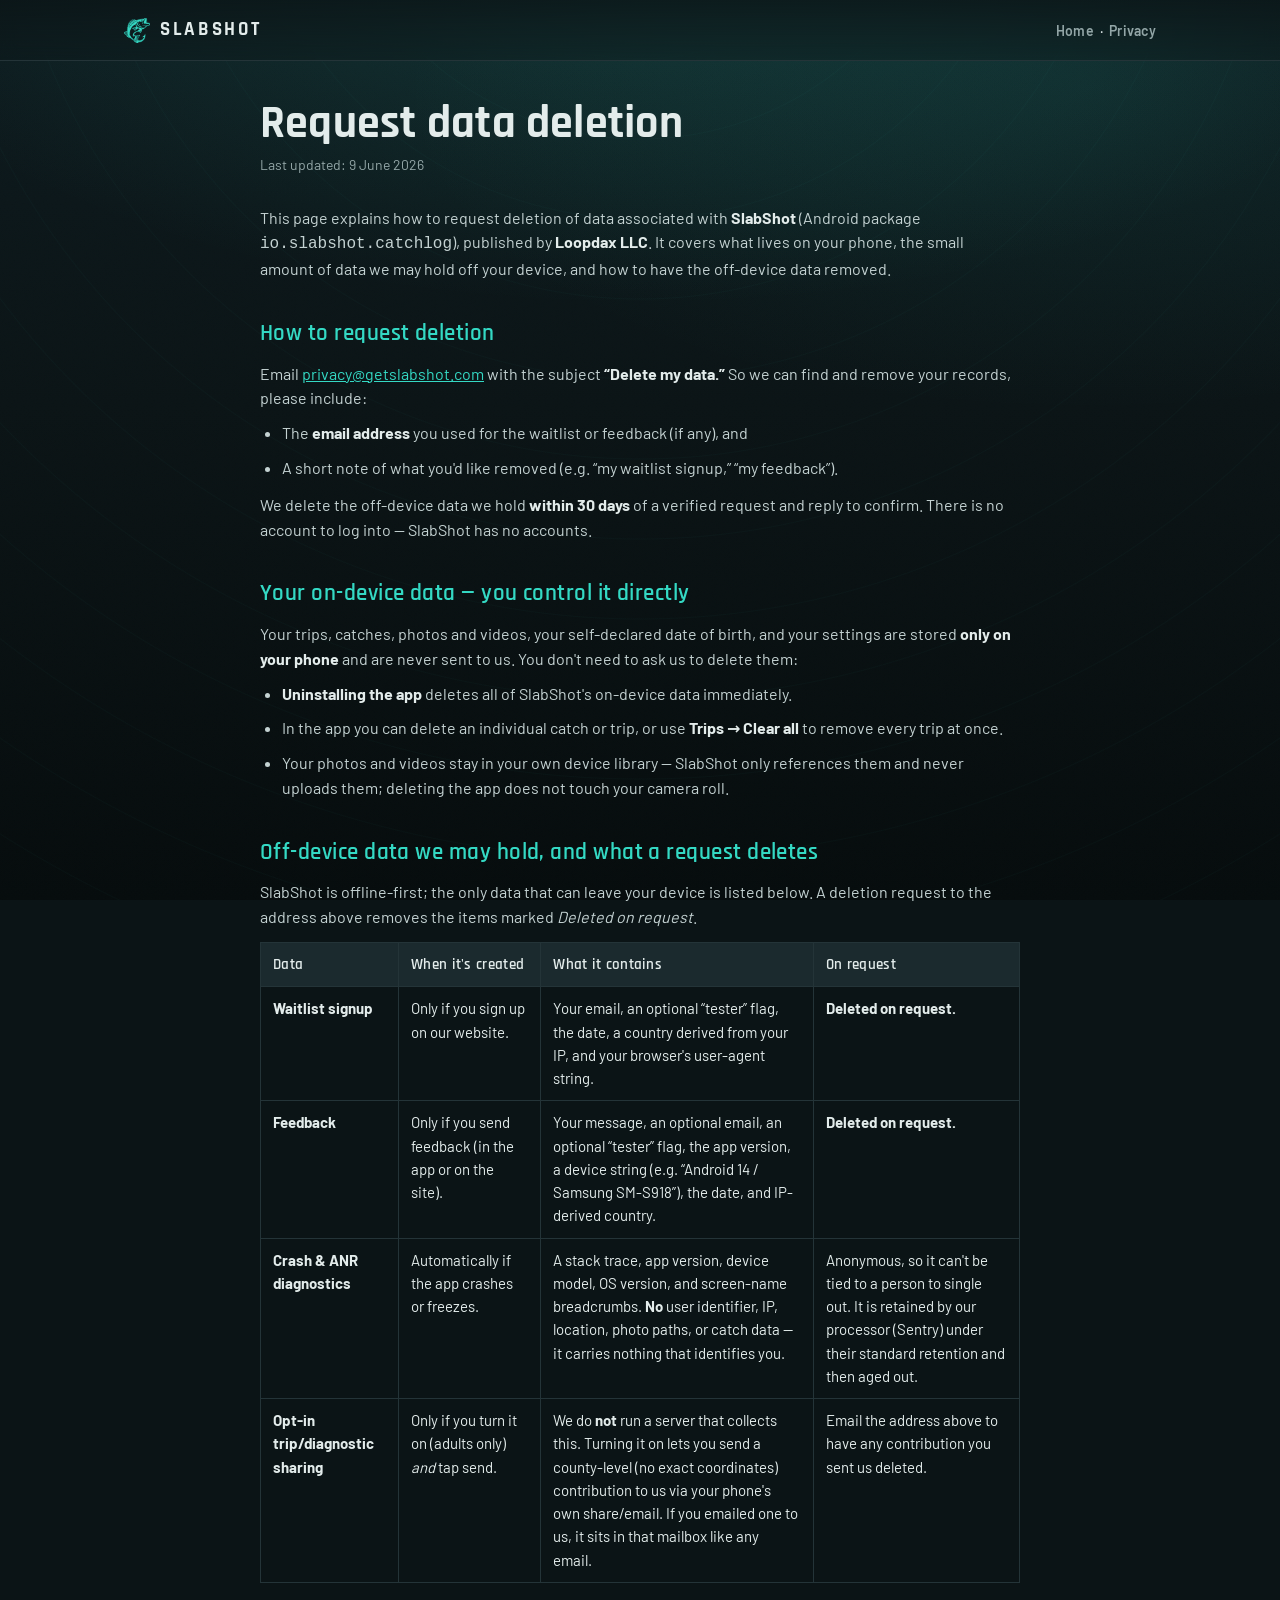
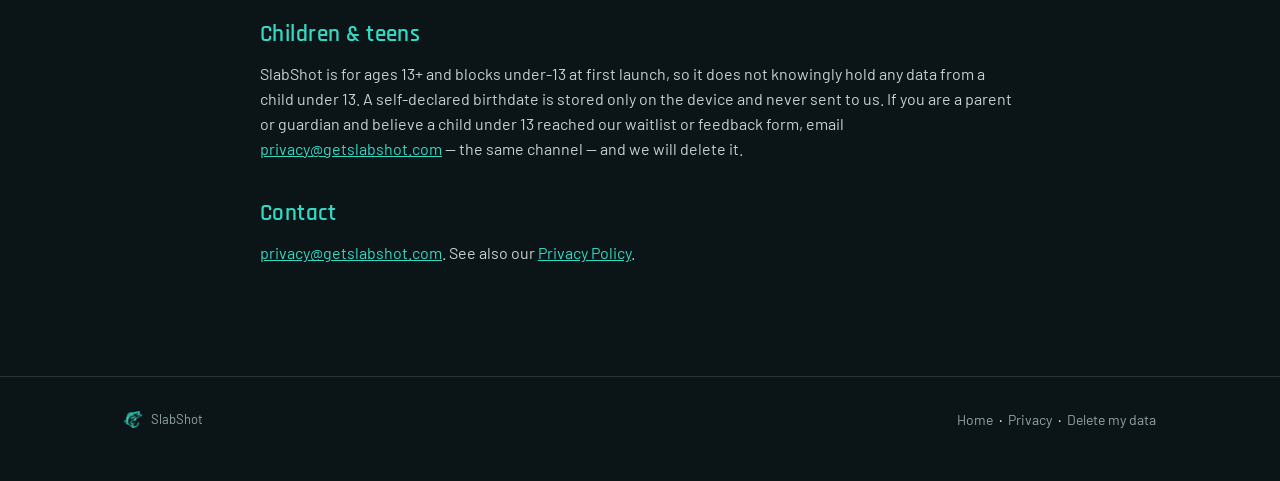
==== delete-data.html @ 4f3561e2 "site: add /delete-data deletion-request page; link from footer + policy Play-compliant data-deletion" ====
<!doctype html>
<html lang="en">
<head>
<meta charset="utf-8">
<meta name="viewport" content="width=device-width, initial-scale=1">
<title>Request Data Deletion — SlabShot</title>
<meta name="description" content="How to request deletion of any SlabShot data: what's held off your device, the steps to request removal, and what's kept. Accurate to the app.">
<link rel="canonical" href="https://getslabshot.com/delete-data.html">
<meta name="theme-color" content="#0B1416">
<link rel="icon" href="/favicon.ico" sizes="any">
<link rel="icon" type="image/png" sizes="32x32" href="/assets/img/icon-32.png">
<link rel="apple-touch-icon" href="/assets/img/icon-180.png">
<link rel="stylesheet" href="/assets/css/slab.css">
</head>
<body>
<div class="bg" aria-hidden="true"></div>

<header class="bar">
  <div class="wrap">
    <a class="brand" href="/">
      <span class="mark" aria-hidden="true"></span>
      <span class="wordmark">SLABSHOT</span>
    </a>
    <nav><a href="/">Home</a> &nbsp;·&nbsp; <a href="/privacy.html">Privacy</a></nav>
  </div>
</header>

<main class="wrap">
<article class="prose">
  <h1>Request data deletion</h1>
  <p class="updated">Last updated: 9 June 2026</p>

  <p>This page explains how to request deletion of data associated with <strong>SlabShot</strong>
  (Android package <code>io.slabshot.catchlog</code>), published by <strong>Loopdax&nbsp;LLC</strong>.
  It covers what lives on your phone, the small amount of data we may hold off your device, and how
  to have the off-device data removed.</p>

  <h2>How to request deletion</h2>
  <p>Email <a href="mailto:privacy@getslabshot.com?subject=Delete%20my%20data">privacy@getslabshot.com</a>
  with the subject <strong>“Delete my data.”</strong> So we can find and remove your records, please
  include:</p>
  <ul>
    <li>The <strong>email address</strong> you used for the waitlist or feedback (if any), and</li>
    <li>A short note of what you'd like removed (e.g. “my waitlist signup,” “my feedback”).</li>
  </ul>
  <p>We delete the off-device data we hold <strong>within 30 days</strong> of a verified request and
  reply to confirm. There is no account to log into — SlabShot has no accounts.</p>

  <h2>Your on-device data — you control it directly</h2>
  <p>Your trips, catches, photos and videos, your self-declared date of birth, and your settings are
  stored <strong>only on your phone</strong> and are never sent to us. You don't need to ask us to
  delete them:</p>
  <ul>
    <li><strong>Uninstalling the app</strong> deletes all of SlabShot's on-device data immediately.</li>
    <li>In the app you can delete an individual catch or trip, or use <strong>Trips → Clear all</strong>
      to remove every trip at once.</li>
    <li>Your photos and videos stay in your own device library — SlabShot only references them and
      never uploads them; deleting the app does not touch your camera roll.</li>
  </ul>

  <h2>Off-device data we may hold, and what a request deletes</h2>
  <p>SlabShot is offline-first; the only data that can leave your device is listed below. A deletion
  request to the address above removes the items marked <em>Deleted on request</em>.</p>
  <table>
    <thead><tr><th>Data</th><th>When it's created</th><th>What it contains</th><th>On request</th></tr></thead>
    <tbody>
      <tr>
        <td><strong>Waitlist signup</strong></td>
        <td>Only if you sign up on our website.</td>
        <td>Your email, an optional “tester” flag, the date, a country derived from your IP, and your
          browser's user-agent string.</td>
        <td><strong>Deleted on request.</strong></td>
      </tr>
      <tr>
        <td><strong>Feedback</strong></td>
        <td>Only if you send feedback (in the app or on the site).</td>
        <td>Your message, an optional email, an optional “tester” flag, the app version, a device
          string (e.g. “Android&nbsp;14 / Samsung&nbsp;SM-S918”), the date, and IP-derived country.</td>
        <td><strong>Deleted on request.</strong></td>
      </tr>
      <tr>
        <td><strong>Crash &amp; ANR diagnostics</strong></td>
        <td>Automatically if the app crashes or freezes.</td>
        <td>A stack trace, app version, device model, OS version, and screen-name breadcrumbs.
          <strong>No</strong> user identifier, IP, location, photo paths, or catch data — it carries
          nothing that identifies you.</td>
        <td>Anonymous, so it can't be tied to a person to single out. It is retained by our processor
          (Sentry) under their standard retention and then aged out.</td>
      </tr>
      <tr>
        <td><strong>Opt-in trip/diagnostic sharing</strong></td>
        <td>Only if you turn it on (adults only) <em>and</em> tap send.</td>
        <td>We do <strong>not</strong> run a server that collects this. Turning it on lets you send a
          county-level (no exact coordinates) contribution to us via your phone's own share/email. If
          you emailed one to us, it sits in that mailbox like any email.</td>
        <td>Email the address above to have any contribution you sent us deleted.</td>
      </tr>
    </tbody>
  </table>

  <h2>Children &amp; teens</h2>
  <p>SlabShot is for ages 13+ and blocks under-13 at first launch, so it does not knowingly hold any
  data from a child under 13. A self-declared birthdate is stored only on the device and never sent
  to us. If you are a parent or guardian and believe a child under 13 reached our waitlist or
  feedback form, email <a href="mailto:privacy@getslabshot.com?subject=Delete%20my%20data">privacy@getslabshot.com</a>
  — the same channel — and we will delete it.</p>

  <h2>Contact</h2>
  <p><a href="mailto:privacy@getslabshot.com?subject=Delete%20my%20data">privacy@getslabshot.com</a>.
  See also our <a href="/privacy.html">Privacy Policy</a>.</p>
</article>
</main>

<footer>
  <div class="wrap">
    <span class="foot-mark"><span class="mark" aria-hidden="true" style="width:18px;height:18px;"></span> SlabShot</span>
    <span><a href="/">Home</a> &nbsp;·&nbsp; <a href="/privacy.html">Privacy</a> &nbsp;·&nbsp; <a href="/delete-data.html">Delete my data</a></span>
  </div>
</footer>
</body>
</html>
---- assets/css/slab.css ----
/* SlabShot — marine depth-sounder instrument. Dark teal-black, sharp teal, app fonts. */

@font-face { font-family: "Rajdhani"; src: url("../fonts/rajdhani_medium.ttf") format("truetype"); font-weight: 500; font-display: swap; }
@font-face { font-family: "Rajdhani"; src: url("../fonts/rajdhani_semibold.ttf") format("truetype"); font-weight: 600; font-display: swap; }
@font-face { font-family: "Rajdhani"; src: url("../fonts/rajdhani_bold.ttf") format("truetype"); font-weight: 700; font-display: swap; }
@font-face { font-family: "Barlow"; src: url("../fonts/barlow_regular.ttf") format("truetype"); font-weight: 400; font-display: swap; }
@font-face { font-family: "Barlow"; src: url("../fonts/barlow_medium.ttf") format("truetype"); font-weight: 500; font-display: swap; }
@font-face { font-family: "Barlow"; src: url("../fonts/barlow_semibold.ttf") format("truetype"); font-weight: 600; font-display: swap; }
@font-face { font-family: "Barlow"; src: url("../fonts/barlow_bold.ttf") format("truetype"); font-weight: 700; font-display: swap; }

:root {
  --teal:        #34D9C4;   /* sharp accent */
  --teal-bright: #2DD4BF;
  --deep:        #0B1416;   /* background */
  --deep-2:      #0E2A30;   /* deep teal */
  --surface:     #101C1F;
  --surface-2:   #1B2A2E;
  --ink:         #E3ECEB;   /* on-background */
  --muted:       #93A6A7;
  --line:        #243438;
  --maxw: 1080px;
}

* { box-sizing: border-box; margin: 0; padding: 0; }

html { scroll-behavior: smooth; }

body {
  font-family: "Barlow", system-ui, sans-serif;
  color: var(--ink);
  background: var(--deep);
  line-height: 1.55;
  -webkit-font-smoothing: antialiased;
  overflow-x: hidden;
}

/* "Looking into deep water" — layered radial sunlit shallows over a sinking deep, + a faint
   sonar depth-contour pattern and a grain veil. Fixed so content scrolls over the atmosphere. */
.bg {
  position: fixed; inset: 0; z-index: -2;
  background:
    radial-gradient(120% 80% at 50% -10%, rgba(52,217,196,.16), transparent 55%),
    radial-gradient(90% 60% at 85% 10%, rgba(45,212,191,.08), transparent 60%),
    linear-gradient(180deg, #0d1a1e 0%, var(--deep) 45%, #060c0d 100%);
}
.bg::before {            /* sonar depth contours */
  content: ""; position: absolute; inset: 0; opacity: .5;
  background-image: repeating-radial-gradient(circle at 50% -20%,
    transparent 0, transparent 78px, rgba(52,217,196,.05) 79px, transparent 80px);
}
.bg::after {             /* grain veil */
  content: ""; position: absolute; inset: 0; opacity: .035; mix-blend-mode: overlay;
  background-image: url("data:image/svg+xml,%3Csvg xmlns='http://www.w3.org/2000/svg' width='140' height='140'%3E%3Cfilter id='n'%3E%3CfeTurbulence type='fractalNoise' baseFrequency='.9' numOctaves='2'/%3E%3C/filter%3E%3Crect width='100%25' height='100%25' filter='url(%23n)'/%3E%3C/svg%3E");
}

.wrap { width: 100%; max-width: var(--maxw); margin: 0 auto; padding: 0 24px; }

/* ---- top bar ---- */
header.bar {
  position: sticky; top: 0; z-index: 10;
  backdrop-filter: blur(8px);
  background: linear-gradient(180deg, rgba(11,20,22,.78), rgba(11,20,22,.35));
  border-bottom: 1px solid var(--line);
}
.bar .wrap { display: flex; align-items: center; justify-content: space-between; height: 60px; }
.brand { display: flex; align-items: center; gap: 10px; text-decoration: none; }
.mark {
  width: 26px; height: 26px; flex: none;
  background: var(--teal);
  -webkit-mask: url("../img/slabshot_mark.png") center/contain no-repeat;
          mask: url("../img/slabshot_mark.png") center/contain no-repeat;
}
.wordmark { font-family: "Rajdhani"; font-weight: 700; letter-spacing: .14em; font-size: 19px; color: var(--ink); }
.bar nav a { color: var(--muted); text-decoration: none; font-size: 14px; font-weight: 600; letter-spacing: .02em; }
.bar nav a:hover { color: var(--teal); }

/* ---- hero ---- */
.hero { padding: clamp(64px, 12vw, 140px) 0 56px; text-align: center; }
.hero .mark-xl {
  width: clamp(72px, 16vw, 116px); height: clamp(72px, 16vw, 116px); margin: 0 auto 26px;
  background: linear-gradient(160deg, var(--teal), #15807a);
  -webkit-mask: url("../img/slabshot_mark.png") center/contain no-repeat;
          mask: url("../img/slabshot_mark.png") center/contain no-repeat;
  filter: drop-shadow(0 6px 30px rgba(52,217,196,.35));
}
.eyebrow {
  font-family: "Rajdhani"; font-weight: 600; letter-spacing: .42em; text-transform: uppercase;
  font-size: 13px; color: var(--teal); margin-bottom: 18px;
}
h1 {
  font-family: "Rajdhani"; font-weight: 700; line-height: 1.02;
  font-size: clamp(40px, 8vw, 76px); letter-spacing: .005em;
}
h1 .accent { color: var(--teal); }
.lede {
  max-width: 640px; margin: 22px auto 0; color: var(--muted);
  font-size: clamp(16px, 2.4vw, 20px);
}
.cta-row { margin-top: 34px; display: flex; gap: 14px; justify-content: center; flex-wrap: wrap; }
.founder-note {
  max-width: 560px; margin: 22px auto 0; color: var(--muted);
  font-size: 14px; letter-spacing: .01em; font-style: italic; opacity: .85;
}
.pill {
  display: inline-flex; align-items: center; gap: 8px; font-weight: 600; font-size: 13px;
  letter-spacing: .06em; text-transform: uppercase; color: var(--teal);
  border: 1px solid color-mix(in srgb, var(--teal) 45%, transparent);
  border-radius: 999px; padding: 9px 16px; background: rgba(52,217,196,.06);
}

/* ---- buttons / inputs ---- */
.btn {
  font-family: "Barlow"; font-weight: 700; font-size: 16px; letter-spacing: .01em;
  border: none; border-radius: 12px; padding: 14px 22px; cursor: pointer;
  background: var(--teal); color: #04201d; transition: transform .12s ease, box-shadow .12s ease;
  box-shadow: 0 6px 24px rgba(52,217,196,.25);
}
.btn:hover { transform: translateY(-1px); box-shadow: 0 10px 30px rgba(52,217,196,.38); }
.btn:disabled { opacity: .5; cursor: default; box-shadow: none; transform: none; }
input[type=email] {
  font-family: "Barlow"; font-size: 16px; color: var(--ink);
  background: var(--surface); border: 1px solid var(--line); border-radius: 12px;
  padding: 14px 16px; width: 100%;
}
input[type=email]:focus { outline: none; border-color: var(--teal); }

/* ---- sections ---- */
section { padding: 56px 0; }
.section-label {
  font-family: "Rajdhani"; font-weight: 600; letter-spacing: .3em; text-transform: uppercase;
  font-size: 12px; color: var(--muted); margin-bottom: 22px; text-align: center;
}
.grid {
  display: grid; gap: 16px; grid-template-columns: repeat(auto-fit, minmax(240px, 1fr));
}
.card {
  background: linear-gradient(180deg, var(--surface), #0d181b);
  border: 1px solid var(--line); border-radius: 16px; padding: 22px;
}
.card h3 { font-family: "Rajdhani"; font-weight: 600; font-size: 20px; letter-spacing: .02em; margin-bottom: 8px; }
.card p { color: var(--muted); font-size: 15px; }
.card .ic {
  width: 30px; height: 30px; margin-bottom: 14px; color: var(--teal);
}

/* ---- waitlist ---- */
.signup { max-width: 560px; margin: 0 auto; text-align: center; }
.signup-card {
  background: linear-gradient(180deg, var(--surface), #0c1619);
  border: 1px solid var(--line); border-radius: 20px; padding: 30px;
}
.field-row { display: flex; gap: 10px; margin-top: 6px; }
.field-row .btn { flex: none; }
.consent { display: flex; gap: 10px; align-items: flex-start; text-align: left; margin-top: 16px; font-size: 13px; color: var(--muted); }
.consent input { margin-top: 3px; width: 16px; height: 16px; accent-color: var(--teal); flex: none; }
.consent a { color: var(--teal); }
.form-note { margin-top: 14px; font-size: 12px; color: var(--muted); min-height: 18px; }
.form-note.ok { color: var(--teal); }
.form-note.err { color: #FF8A80; }
@media (max-width: 520px) { .field-row { flex-direction: column; } .field-row .btn { width: 100%; } }

/* ---- footer ---- */
footer { border-top: 1px solid var(--line); padding: 30px 0 50px; margin-top: 40px; }
footer .wrap { display: flex; justify-content: space-between; align-items: center; gap: 16px; flex-wrap: wrap; }
footer a { color: var(--muted); text-decoration: none; font-size: 14px; }
footer a:hover { color: var(--teal); }
.foot-mark { display: flex; align-items: center; gap: 9px; color: var(--muted); font-size: 13px; }
footer .wrap + .wrap { margin-top: 14px; justify-content: center; }
.foot-cred {
  font-size: 11px; letter-spacing: .14em; text-transform: uppercase;
  color: color-mix(in srgb, var(--muted) 72%, transparent);
}

/* ---- prose (privacy) ---- */
.prose { max-width: 760px; margin: 0 auto; padding: 40px 0 60px; }
.prose h1 { font-size: clamp(30px, 6vw, 46px); text-align: left; margin-bottom: 6px; }
.prose .updated { color: var(--muted); font-size: 14px; margin-bottom: 30px; }
.prose h2 { font-family: "Rajdhani"; font-weight: 600; font-size: 23px; letter-spacing: .02em; color: var(--teal); margin: 34px 0 10px; }
.prose h3 { font-family: "Rajdhani"; font-weight: 600; font-size: 18px; margin: 20px 0 6px; }
.prose p, .prose li { color: #c4d2d2; font-size: 16px; margin-bottom: 10px; }
.prose ul { padding-left: 22px; margin-bottom: 12px; }
.prose strong { color: var(--ink); }
.prose a { color: var(--teal); }
.prose table { width: 100%; border-collapse: collapse; margin: 12px 0; font-size: 15px; }
.prose th, .prose td { border: 1px solid var(--line); padding: 10px 12px; text-align: left; vertical-align: top; }
.prose th { background: var(--surface-2); font-family: "Rajdhani"; font-weight: 600; letter-spacing: .02em; }

/* ---- entrance motion (one orchestrated load) ---- */
@keyframes rise { from { opacity: 0; transform: translateY(16px); } to { opacity: 1; transform: none; } }
.reveal { opacity: 0; animation: rise .7s cubic-bezier(.2,.7,.2,1) forwards; }
.d1 { animation-delay: .05s; } .d2 { animation-delay: .15s; } .d3 { animation-delay: .27s; }
.d4 { animation-delay: .4s; } .d5 { animation-delay: .55s; }
@media (prefers-reduced-motion: reduce) { .reveal { animation: none; opacity: 1; } html { scroll-behavior: auto; } }
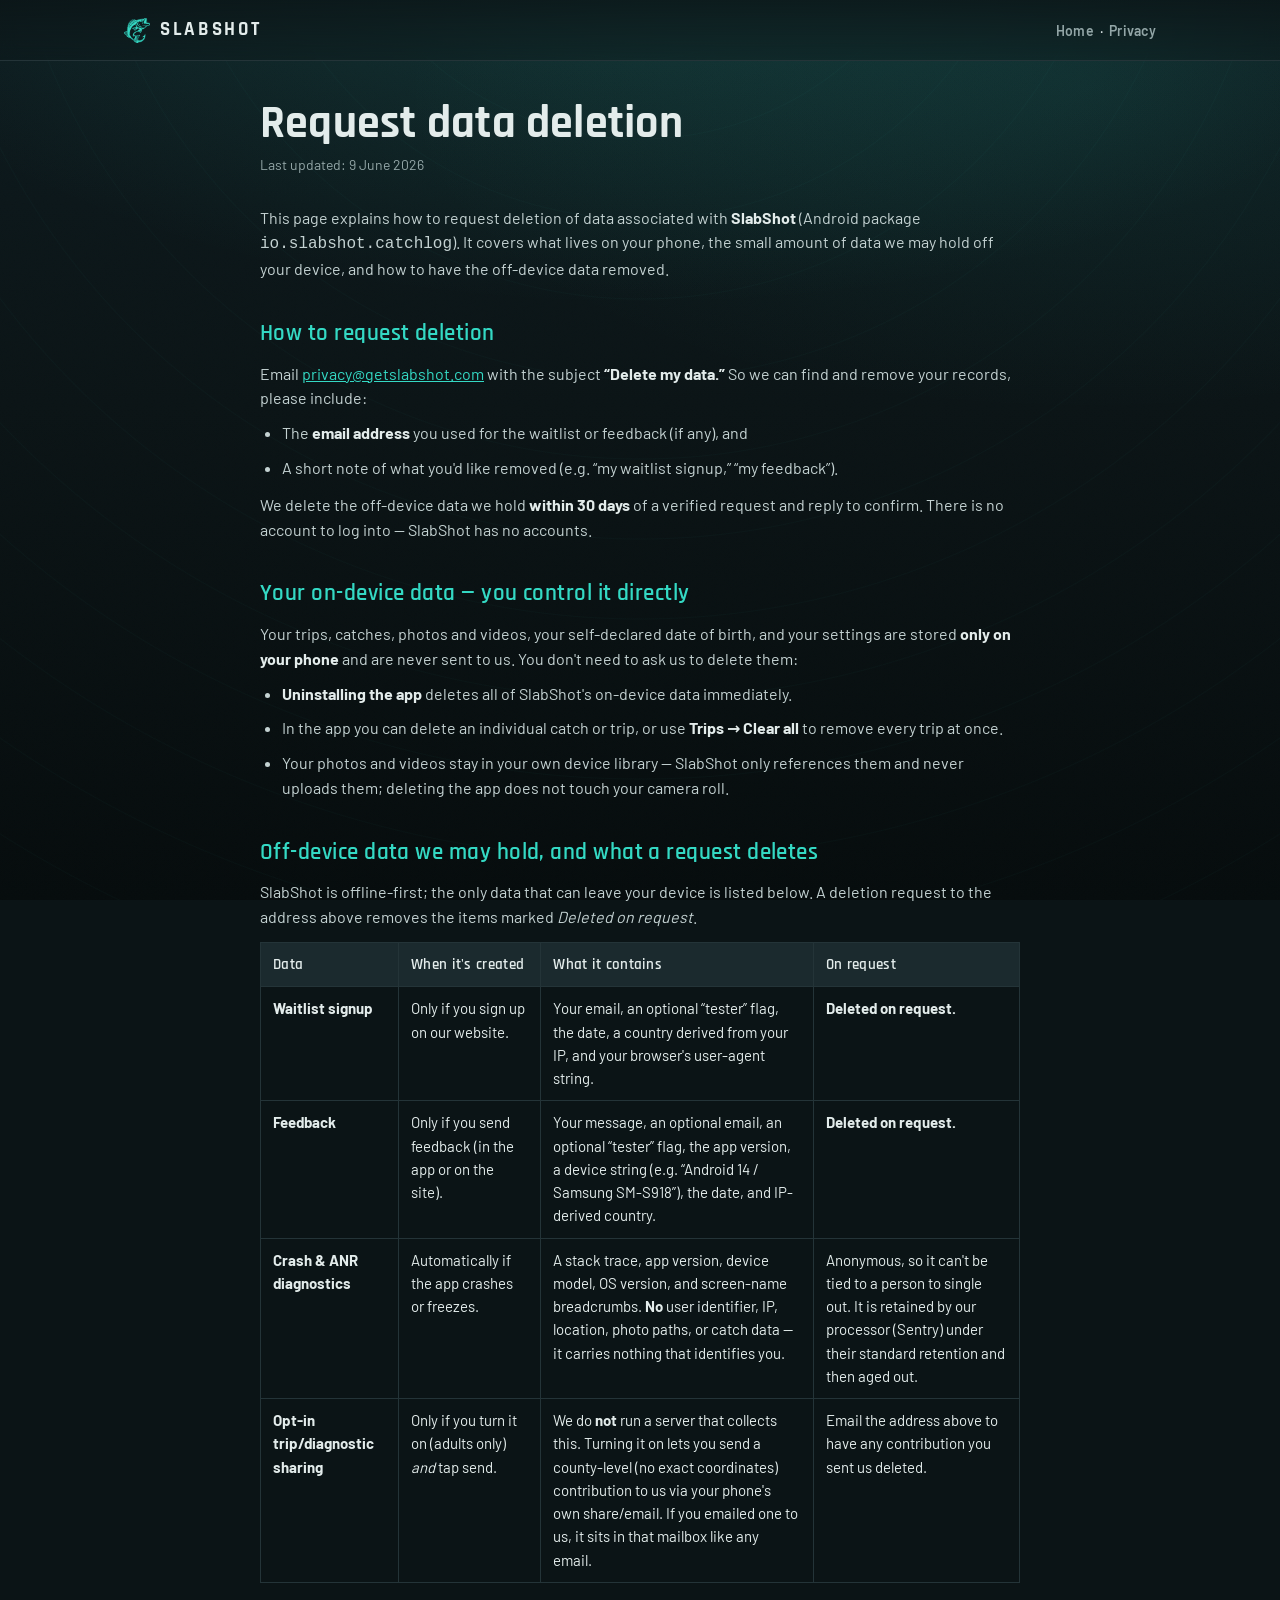
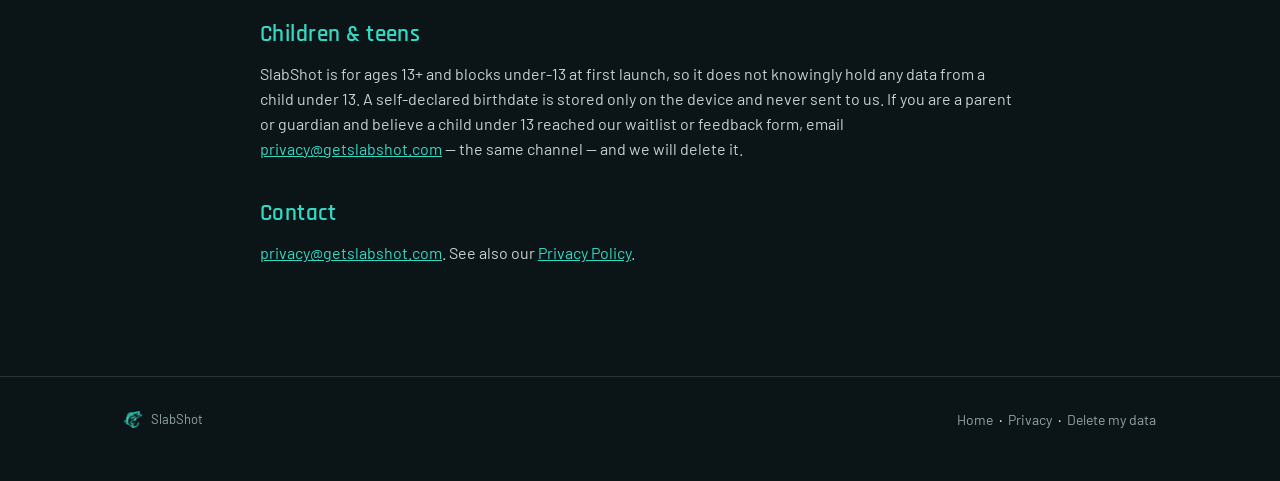
==== commit b73b1327: "site: drop unconfirmed developer name from data-deletion page The page still names the app (SlabShot" ====
--- a/delete-data.html
+++ b/delete-data.html
@@ -31,9 +31,8 @@
   <p class="updated">Last updated: 9 June 2026</p>
 
   <p>This page explains how to request deletion of data associated with <strong>SlabShot</strong>
-  (Android package <code>io.slabshot.catchlog</code>), published by <strong>Loopdax&nbsp;LLC</strong>.
-  It covers what lives on your phone, the small amount of data we may hold off your device, and how
-  to have the off-device data removed.</p>
+  (Android package <code>io.slabshot.catchlog</code>). It covers what lives on your phone, the small
+  amount of data we may hold off your device, and how to have the off-device data removed.</p>
 
   <h2>How to request deletion</h2>
   <p>Email <a href="mailto:privacy@getslabshot.com?subject=Delete%20my%20data">privacy@getslabshot.com</a>
